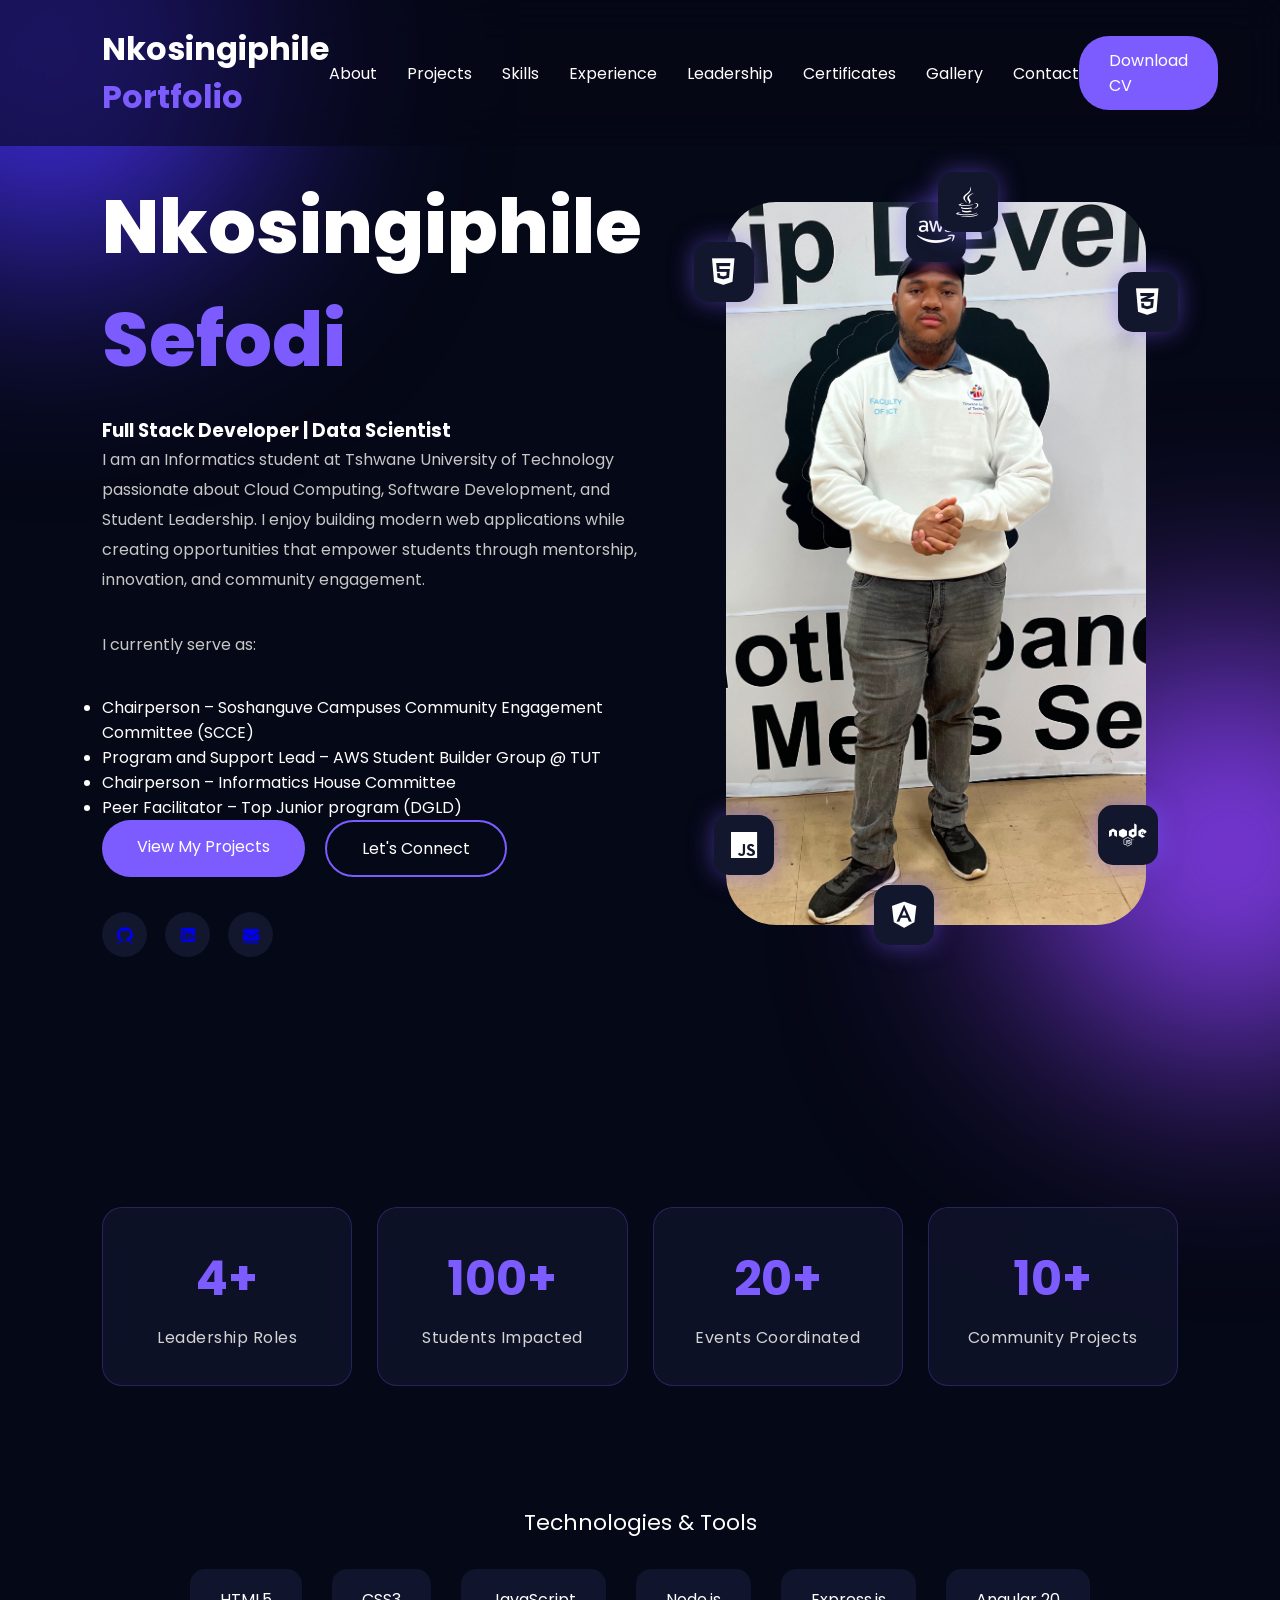
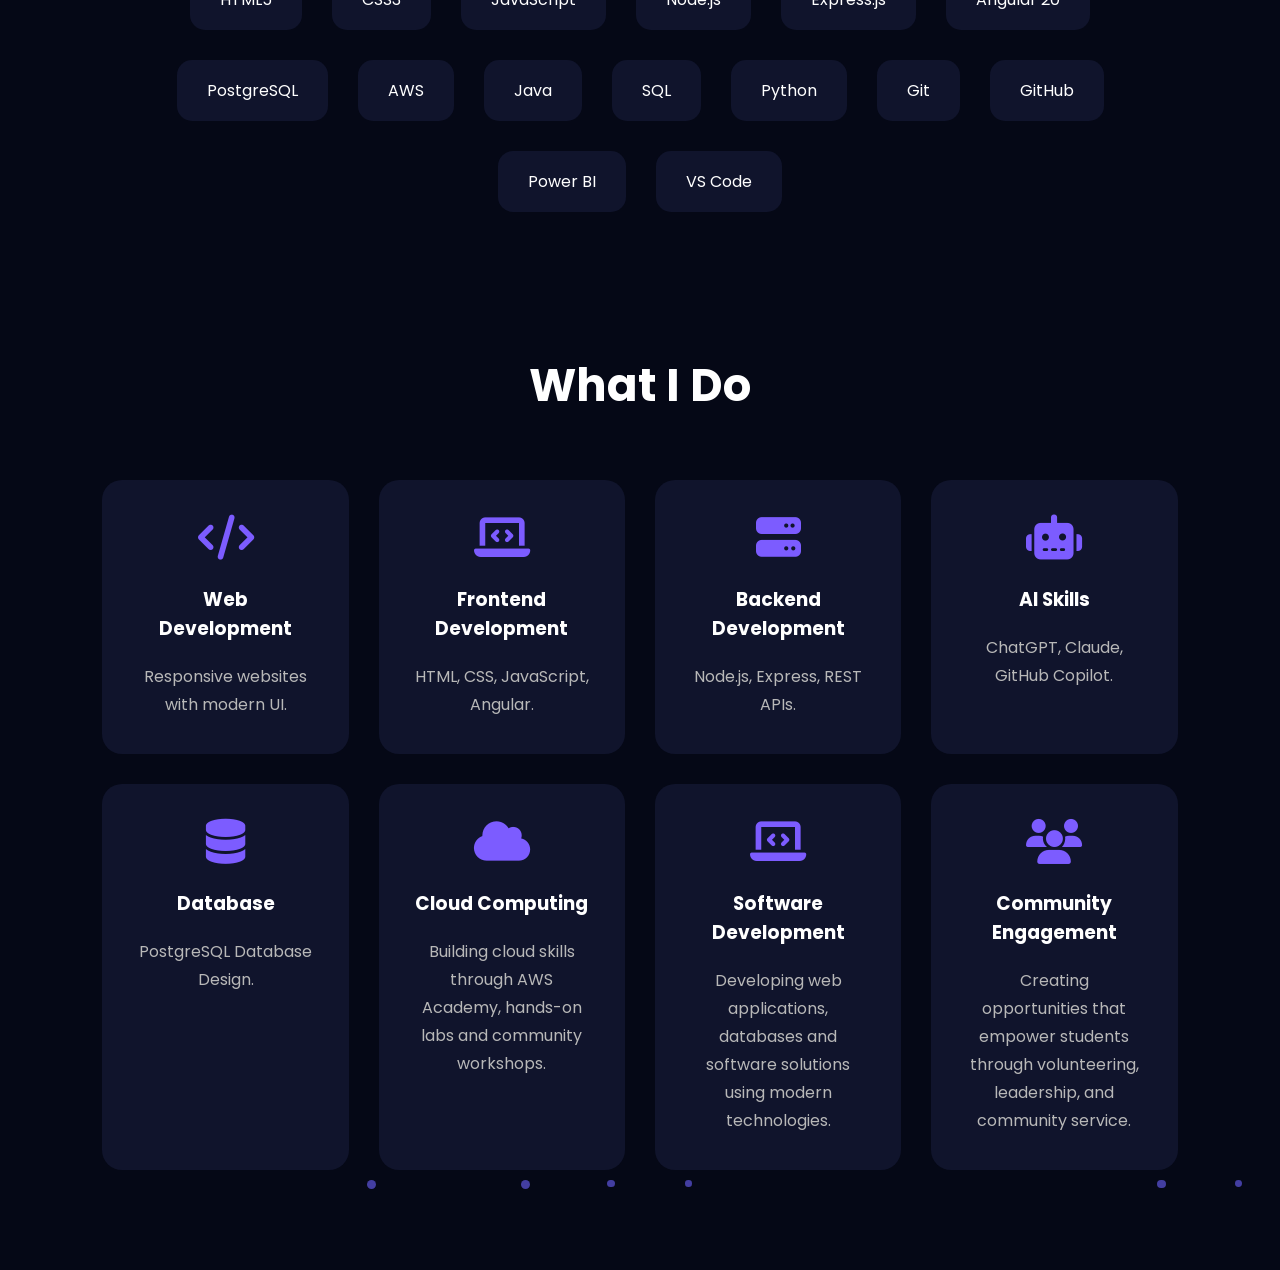
==== index.html @ 5530e875 "Add files via upload" ====
<!DOCTYPE html>
<html lang="en">

<head>

<meta charset="UTF-8">
<meta name="viewport" content="width=device-width, initial-scale=1.0">

<title>Nkosingiphile Sefodi </title>

<link rel="stylesheet" href="css/style.css">

<link rel="stylesheet"
    href="https://cdnjs.cloudflare.com/ajax/libs/font-awesome/6.7.2/css/all.min.css">

<link href="https://fonts.googleapis.com/css2?family=Poppins:wght@300;400;500;600;700;800&display=swap" rel="stylesheet">

</head>

<body>

<div class="blur one"></div>
<div class="blur two"></div>


<header>

    <div class="logo">
        Nkosingiphile <span>Portfolio</span>
    </div>

    <div class="menu-toggle">
        <i class="fas fa-bars"></i>
    </div>

    <nav id="nav-menu">
        <ul>
        <li><a href="aboutme.html">About</a></li>
        <li><a href="projects.html">Projects</a></li>
        <li><a href="skills.html">Skills</a></li>
        <li><a href="experience.html">Experience</a></li>
        <li><a href="leadership.html">Leadership</a></li>
        <li><a href="certificates.html">Certificates</a></li>        
        <li><a href="gallery.html">Gallery</a></li>        
        <li><a href="contact.html">Contact</a></li>        
        </ul>
    </nav>

    <a class="hire-btn" href="cv/Nkosingiphile_Sefodi_CV.pdf" download>
    Download CV
</a>
</header>


<section class="hero">

<div class="left">

    <h1>
        Nkosingiphile
        <span>Sefodi</span>
    </h1>

    <h2 id="typing"></h2>

        <h3>Full Stack Developer | Data Scientist </h3>
            <p>
                I am an Informatics student at Tshwane University of Technology
                passionate about Cloud Computing, Software Development, and Student Leadership.
                I enjoy building modern web applications while creating opportunities that
                empower students through mentorship, innovation, and community engagement.
            </p>
            <p>
                I currently serve as:
            </p>
            <ul>
                <li>Chairperson – Soshanguve Campuses Community Engagement Committee (SCCE)</li>
                <li>Program and Support Lead – AWS Student Builder Group @ TUT</li>
                <li>Chairperson – Informatics House Committee</li>
                <li>Peer Facilitator – Top Junior program (DGLD)</li>
            </ul>

    <div class="buttons">
        <a href="projects.html">View My Projects</a>
        <a href="contact.html">Let's Connect</a>
    </div>

    <div class="socials">
        <a href="https://github.com/nkosingiphilesefodi" target="_blank">
            <i class="fab fa-github"></i>
        </a>

        <a href="https://www.linkedin.com/in/nkosingiphile-sefodi/" target="_blank">
            <i class="fab fa-linkedin"></i>
        </a>

        <a href="mailto:sefodiphile0501@gmail.com">
            <i class="fas fa-envelope"></i>
        </a>
    </div>
</div>

<div class="right">

    <img src="images/profilepic.jpeg"
    alt="Nkosingiphile Sefodi"
    loading="lazy">

    <div class="floating html">
        <i class="fab fa-html5"></i>
    </div>
    <div class="floating aws">
        <i class="fab fa-aws"></i>
    </div>
    <div class="floating css">
        <i class="fab fa-css3-alt"></i>
    </div>
    <div class="floating js">
        <i class="fab fa-js"></i>
    </div>
    <div class="floating node">
        <i class="fab fa-node"></i>
    </div>
    <div class="floating java">
        <i class="fab fa-java"></i>
    </div>
    <div class="floating angular">
        <i class="fab fa-angular"></i>
    </div>

</div>

</section>

<section class="stats">

    <div class="stat">
     <h2>4+</h2>
        <p>Leadership Roles</p>
    </div>

    <div class="stat">
        <h2>100+</h2>
        <p>Students Impacted</p>
    </div>

    <div class="stat">
        <h2>20+</h2>
        <p>Events Coordinated</p>
    </div>

    <div class="stat">
        <h2>10+</h2>
        <p>Community Projects</p>
    </div>

</section>

<section class="companies">

    <p>Technologies & Tools</p>

    <div class="company-list">

        <span>HTML5</span>
        <span>CSS3</span>
        <span>JavaScript</span>
        <span>Node.js</span>
        <span>Express.js</span>
        <span>Angular 20</span>
        <span>PostgreSQL</span>
        <span>AWS</span>
        <span>Java</span>
        <span>SQL</span>
        <span>Python</span>
        <span>Git</span>
        <span>GitHub</span>
        <span>Power BI</span>
        <span>VS Code</span>
    </div>

</section>

<section class="services">

    <h2>What I Do</h2>

    <div class="cards">

        <div class="card">
            <i class="fas fa-code"></i>
            <h3>Web Development</h3>
            <p>Responsive websites with modern UI.</p>
        </div>

        <div class="card">
            <i class="fas fa-laptop-code"></i>
            <h3>Frontend Development</h3>
            <p>HTML, CSS, JavaScript, Angular.</p>
        </div>

        <div class="card">
            <i class="fas fa-server"></i>
            <h3>Backend Development</h3>
            <p>Node.js, Express, REST APIs.</p>
        </div>

        <div class="card">
            <i class="fas fa-robot"></i>
            <h3>AI Skills</h3>
            <p>ChatGPT, Claude, GitHub Copilot.</p>
        </div>

        <div class="card">
            <i class="fas fa-database"></i>
            <h3>Database</h3>
            <p>PostgreSQL Database Design.</p>
        </div>

        <div class="card">
            <i class="fas fa-cloud"></i>
            <h3>Cloud Computing</h3>
            <p>Building cloud skills through AWS Academy, hands-on labs and community workshops.</p>
        </div>

        <div class="card">
            <i class="fas fa-laptop-code"></i>
            <h3>Software Development</h3>
            <p>Developing web applications, databases and software solutions using modern technologies.</p>
        </div>

        <div class="card">
            <i class="fas fa-users"></i>
            <h3>Community Engagement</h3>
            <p>Creating opportunities that empower students through volunteering, leadership, and community service.</p>
        </div>

    </div>

</section>

<script src="js/script.js"></script>

</body>

</html>
---- css/style.css ----
/*==============================
Google Font
===============================*/

@import url('https://fonts.googleapis.com/css2?family=Poppins:wght@300;400;500;600;700;800&display=swap');

*{
margin:0;
padding:0;
box-sizing:border-box;
font-family:'Poppins',sans-serif;
scroll-behavior:smooth;
}

body{

background:#050816;
overflow-x:hidden;
color:white;

}

/*==============================
Background Blur
===============================*/

.blur{

position:fixed;
width:400px;
height:400px;
border-radius:50%;
filter:blur(120px);
z-index:-1;

}

.blur.one{

top:-150px;
left:-150px;
background:#4b32ff;

}

.blur.two{

right:-150px;
bottom:-150px;
background:#8f42ff;

}

/*==============================
Navbar
===============================*/

header{

position:fixed;
top:0;
left:0;
width:100%;
padding:25px 8%;
display:flex;
justify-content:space-between;
align-items:center;
background:rgba(5,8,22,.6);
backdrop-filter:blur(20px);
z-index:1000;

}

.logo{

font-size:32px;
font-weight:700;

}

.logo span{

color:#7c5cff;

}


nav ul{

display:flex;
list-style:none;
gap:30px;

}

nav ul li a{

text-decoration:none;
color:white;
transition:.3s;

}

nav ul li a:hover{

color:#7c5cff;

}


.hire-btn{

padding:12px 30px;
background:#7c5cff;
border-radius:30px;
text-decoration:none;
color:white;
transition:.4s;

}

.hire-btn:hover{

transform:translateY(-5px);
box-shadow:0 0 25px #7c5cff;

}

/*==============================
Hero
===============================*/

.hero{

display:flex;
justify-content:space-between;
align-items:center;
padding:170px 8%;
min-height:100vh;

}

.left{

width:50%;

}

.left h4{

font-size:25px;
font-weight:500;
margin-bottom:10px;

}

.left h1{

font-size:75px;
font-weight:800;

}

.left h1 span{

color:#7c5cff;

}

.left h2{

font-size:35px;
margin-top:15px;
margin-bottom:20px;
color:#7c5cff;

}

.left p{

line-height:30px;
color:#c7c7c7;
margin-bottom:35px;

}

/*==============================
Buttons
===============================*/

.buttons{

display:flex;
gap:20px;
margin-bottom:35px;

}

.buttons a{

padding:14px 35px;
background:#7c5cff;
border-radius:40px;
color:white;
text-decoration:none;
transition:.4s;

}

.buttons a:last-child{

background:transparent;
border:2px solid #7c5cff;

}

.buttons a:hover{

transform:translateY(-5px);
box-shadow:0 0 30px #7c5cff;

}

/*==============================
Social Icons
===============================*/

.socials{

display:flex;
gap:18px;

}

.socials i{

width:45px;
height:45px;
background:#13172d;
display:flex;
justify-content:center;
align-items:center;
border-radius:50%;
cursor:pointer;
transition:.4s;

}

.socials i:hover{

background:#7c5cff;
transform:translateY(-5px);

}

/*==============================
Right Side
===============================*/

.right{

width:45%;
position:relative;
display:flex;
justify-content:center;

}

.right img{

width:420px;
border-radius:50px;
animation:float 4s ease-in-out infinite;

}

@keyframes float{

0%{

transform:translateY(0px);

}

50%{

transform:translateY(-20px);

}

100%{

transform:translateY(0px);

}

}

/*==============================
Floating Icons
===============================*/

.floating{

position:absolute;
width:60px;
height:60px;
background:#13172d;
display:flex;
justify-content:center;
align-items:center;
border-radius:15px;
font-size:30px;
box-shadow:0 0 25px rgba(124,92,255,.5);
animation:updown 3s infinite;

}

@keyframes updown{

50%{

transform:translateY(-15px);

}

}

.html{

left:0;
top:40px;

}

.css{

right:0;
top:70px;

}

.js{

left:20px;
bottom:50px;

}

.node{

right:20px;
bottom:60px;

}

.java{

top:-30px;
right:180px;

}

.angular{

bottom:-20px;
left:180px;

}

/*==============================
Stats Section
===============================*/

.stats{
    padding:80px 8%;
    display:grid;
    grid-template-columns:repeat(4,1fr);
    gap:25px;
}

.stat{
    background:rgba(16,20,44,0.75);
    border:1px solid rgba(124,92,255,0.25);
    backdrop-filter:blur(15px);
    border-radius:20px;
    padding:35px 25px;
    text-align:center;
    transition:0.4s ease;
    position:relative;
    overflow:hidden;
}

.stat::before{
    content:"";
    position:absolute;
    top:0;
    left:-100%;
    width:100%;
    height:100%;
    background:linear-gradient(
        90deg,
        transparent,
        rgba(255,255,255,0.08),
        transparent
    );
    transition:.6s;
}

.stat:hover::before{
    left:100%;
}

.stat:hover{
    transform:translateY(-10px);
    border-color:#7c5cff;
    box-shadow:0 0 30px rgba(124,92,255,.45);
}

.stat h2{
    font-size:3rem;
    color:#7c5cff;
    font-weight:700;
    margin-bottom:10px;
}

.stat p{
    font-size:1rem;
    color:#d4d4d4;
    letter-spacing:.5px;
}


/*==============================
Companies
===============================*/

.companies{

padding:40px 8%;
text-align:center;

}

.companies p{

font-size:22px;
margin-bottom:30px;

}

.company-list{

display:flex;
justify-content:center;
flex-wrap:wrap;
gap:30px;

}

.company-list span{

background:#10142c;
padding:18px 30px;
border-radius:15px;
transition:.4s;

}

.company-list span:hover{

background:#7c5cff;
transform:translateY(-5px);

}

/*==============================
Services
===============================*/

.services{

padding:100px 8%;

}

.services h2{

text-align:center;
font-size:45px;
margin-bottom:60px;

}

.cards{

display:grid;
grid-template-columns:repeat(4,1fr);
gap:30px;

}

.card{

background:#10142c;
padding:35px;
border-radius:20px;
transition:.4s;
text-align:center;

}

.card i{

font-size:45px;
color:#7c5cff;
margin-bottom:25px;

}

.card h3{

margin-bottom:20px;

}

.card p{

color:#b8b8b8;
line-height:28px;

}

.card:hover{

transform:translateY(-10px);
box-shadow:0 0 35px rgba(124,92,255,.6);

}

/*==============================
Responsive
===============================*/
.menu-toggle{
    display:none;
    font-size:30px;
    color:#fff;
    cursor:pointer;
}

@media (max-width:700px){

header{
    padding:20px;
    display:flex;
    justify-content:space-between;
    align-items:center;
}

.menu-toggle{
    display:block;
    z-index:1001;
}

.hire-btn{
    display:none;
}

nav{
    position:absolute;
    top:80px;
    left:0;
    width:100%;
    background:#050816;
    display:none;
    padding:20px 0;
}

nav.active{
    display:block;
}

nav ul{
    display:flex;
    flex-direction:column;
    align-items:center;
    gap:20px;
}

.hero{
    padding-top:150px;
    flex-direction:column;
    text-align:center;
}

.left,
.right{
    width:100%;
}

.left h1{
    font-size:50px;
}

.left h2{
    font-size:28px;
}

.right img{
    width:300px;
}

.cards{
    grid-template-columns:1fr;
}

.buttons{
    flex-direction:column;
}

}


.reveal {
    opacity: 0;
    transform: translateY(50px);
    transition: 0.6s ease;
}

.reveal.active {
    opacity: 1;
    transform: translateY(0);
}

.particle {
    position: fixed;
    background: #6c63ff;
    border-radius: 50%;
    opacity: 0.6;
    pointer-events: none;
    animation: floatUp linear forwards;
}

@keyframes floatUp {
    from {
        transform: translateY(100vh);
    }
    to {
        transform: translateY(-10vh);
    }
}
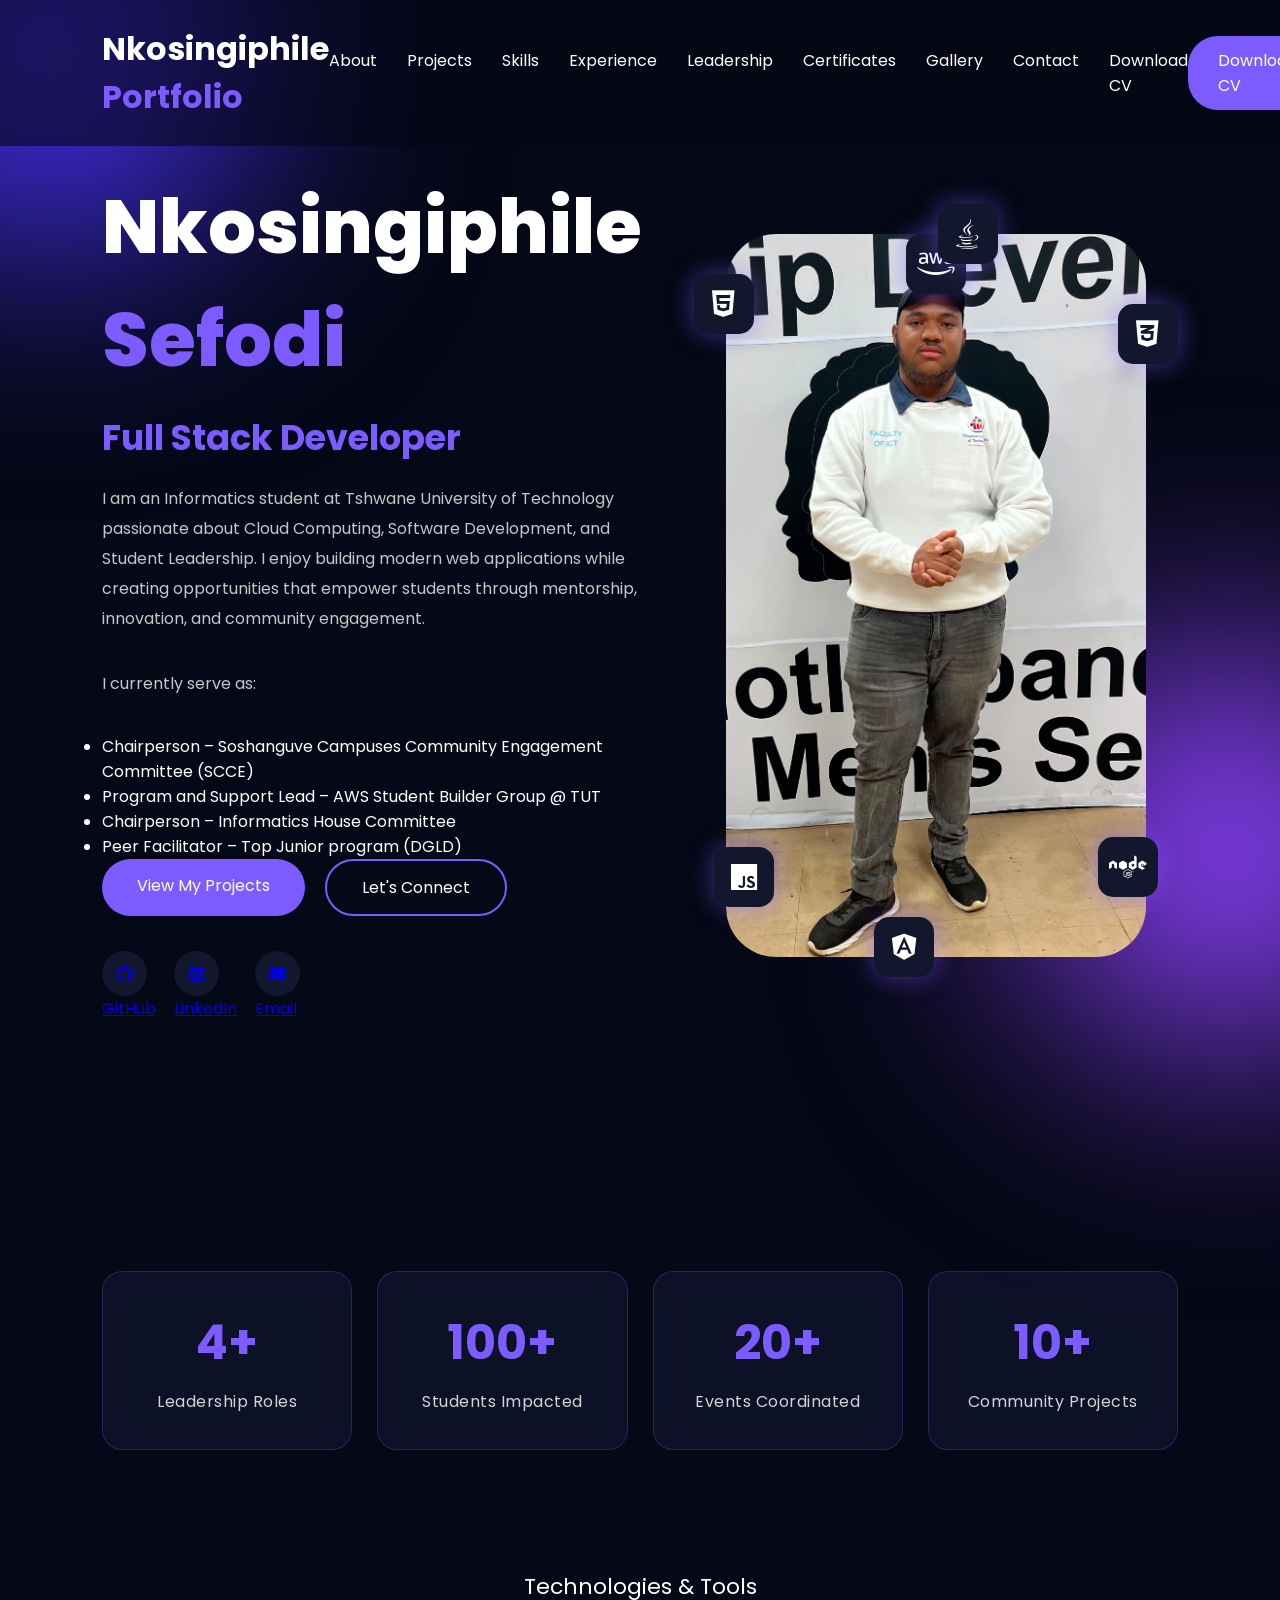
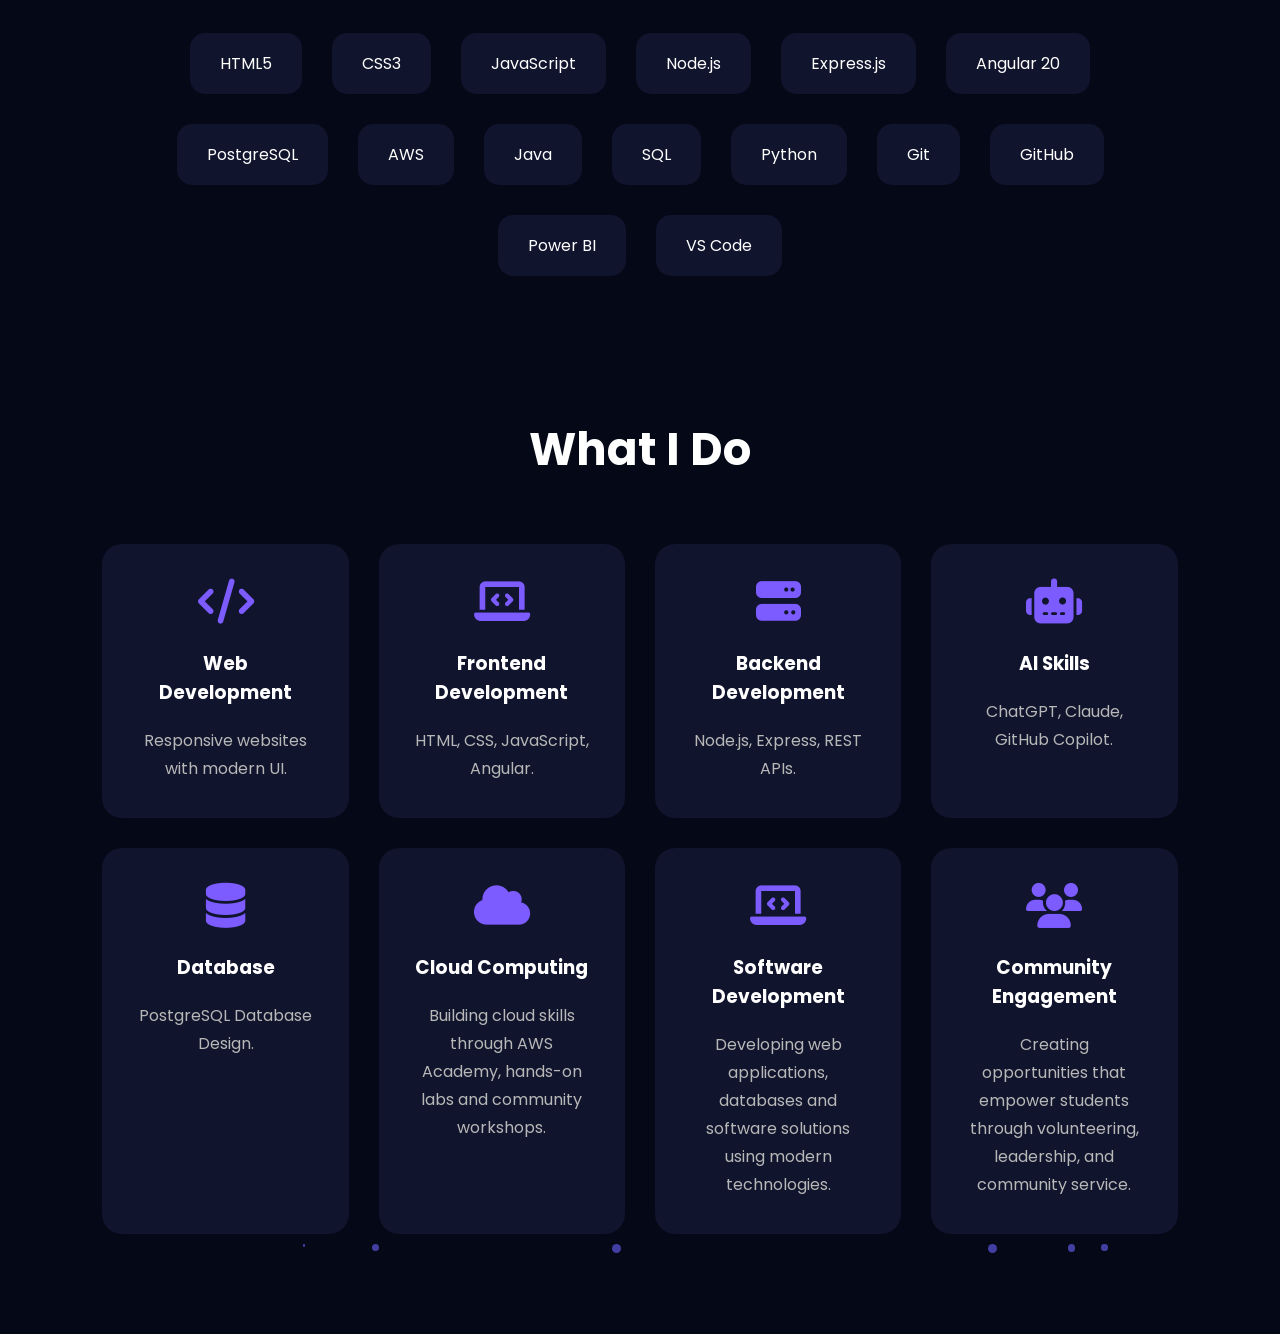
==== commit c8eed3a5: "Refactor index.html for better structure and accessibility Updated HTML structure and improved acces" ====
--- a/index.html
+++ b/index.html
@@ -42,7 +42,8 @@
         <li><a href="leadership.html">Leadership</a></li>
         <li><a href="certificates.html">Certificates</a></li>        
         <li><a href="gallery.html">Gallery</a></li>        
-        <li><a href="contact.html">Contact</a></li>        
+        <li><a href="contact.html">Contact</a></li>
+        <li class="nav-cv-btn"><a href="cv/Nkosingiphile_Sefodi_CV.pdf" download>Download CV</a></li>
         </ul>
     </nav>
 
@@ -61,9 +62,8 @@
         <span>Sefodi</span>
     </h1>
 
-    <h2 id="typing"></h2>
-
-        <h3>Full Stack Developer | Data Scientist </h3>
+    <h2 class="typing"></h2>
+
             <p>
                 I am an Informatics student at Tshwane University of Technology
                 passionate about Cloud Computing, Software Development, and Student Leadership.
@@ -81,21 +81,24 @@
             </ul>
 
     <div class="buttons">
-        <a href="projects.html">View My Projects</a>
-        <a href="contact.html">Let's Connect</a>
+        <a href="projects.html" class="btn-primary">View My Projects</a>
+        <a href="contact.html" class="btn-outline">Let's Connect</a>
     </div>
 
     <div class="socials">
-        <a href="https://github.com/nkosingiphilesefodi" target="_blank">
+        <a href="https://github.com/nkosingiphilesefodi" target="_blank" class="social-link">
             <i class="fab fa-github"></i>
+            <span>GitHub</span>
         </a>
 
-        <a href="https://www.linkedin.com/in/nkosingiphile-sefodi/" target="_blank">
+        <a href="https://www.linkedin.com/in/nkosingiphile-sefodi/" target="_blank" class="social-link">
             <i class="fab fa-linkedin"></i>
+            <span>LinkedIn</span>
         </a>
 
-        <a href="mailto:sefodiphile0501@gmail.com">
+        <a href="mailto:sefodiphile0501@gmail.com" class="social-link">
             <i class="fas fa-envelope"></i>
+            <span>Email</span>
         </a>
     </div>
 </div>
